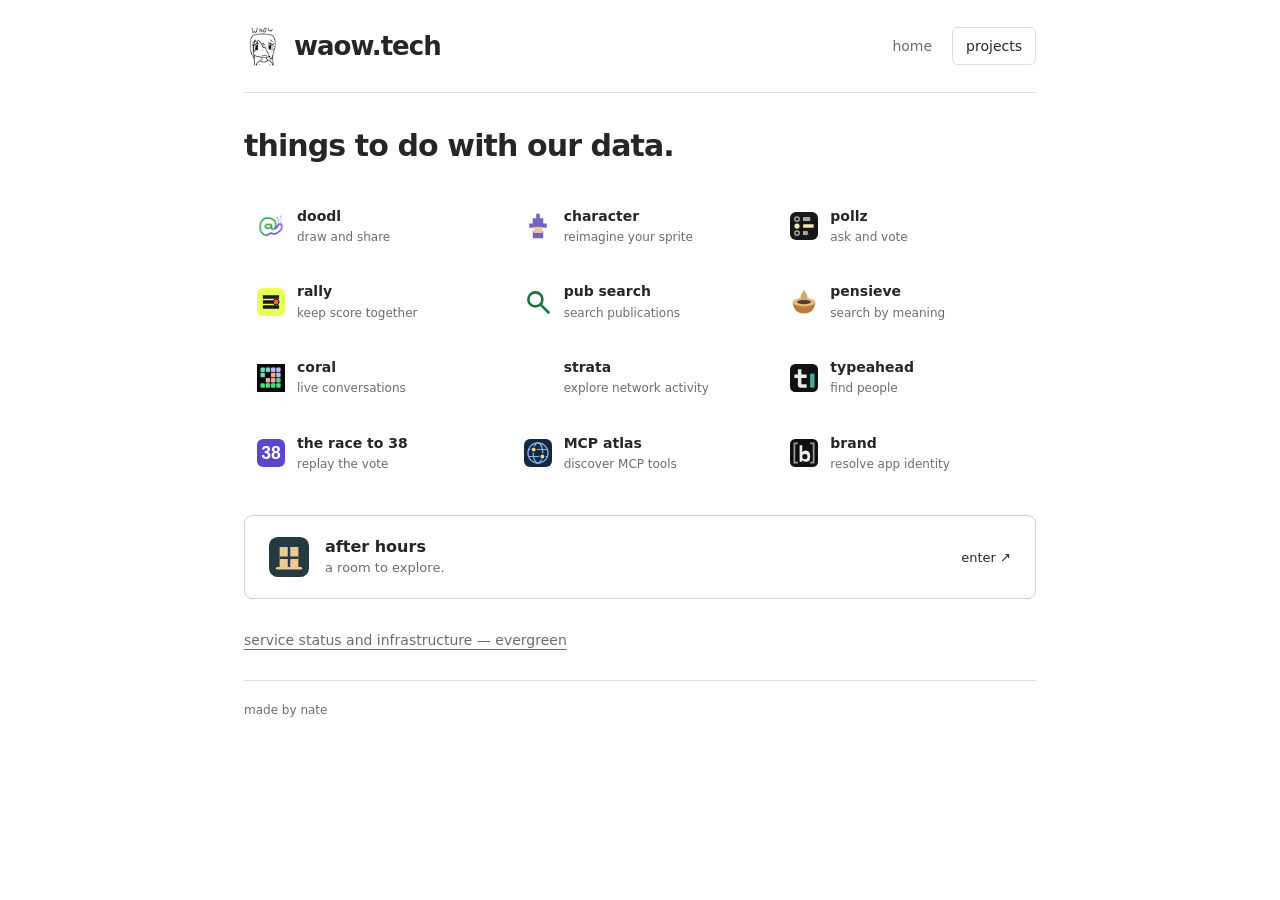
==== go/index.html @ b717b6da "Remove slides from the project directory" ====
<!doctype html>
<html lang="en"><head><meta charset="utf-8"><meta name="viewport" content="width=device-width,initial-scale=1">
<title>projects — waow.tech</title><meta name="description" content="draw, listen, search, and build. experiments on atproto.">
<meta property="og:title" content="projects — waow.tech"><meta property="og:description" content="draw, listen, search, and build. experiments on atproto."><meta property="og:url" content="https://waow.tech/go/"><meta property="og:type" content="website"><meta property="og:image" content="https://waow.tech/assets/avatar.jpg"><meta name="twitter:card" content="summary"><link rel="canonical" href="https://waow.tech/go/"><link rel="icon" href="/assets/avatar.jpg"><link rel="stylesheet" href="/style.css"></head>
<body><div class="shell"><header class="site-header"><a class="identity" href="/" aria-label="waow.tech home"><img src="/assets/avatar.jpg" width="40" height="40" alt=""><span>waow.tech</span></a><nav aria-label="main"><a href="/">home</a><a href="/go/" aria-current="page">projects</a></nav></header><main id="main"><h1>things to do with our data.</h1><section class="directory" aria-label="apps"><ul class="projects"><li><a class="project" href="https://doodl.waow.tech"><img class="project-icon" src="/assets/icons/doodl.png" width="32" height="32" alt=""><span class="project-copy"><strong class="project-name">doodl</strong><span class="project-description">draw and share</span></span></a></li>
<li><a class="project" href="https://character.waow.tech/"><img class="project-icon" src="/assets/icons/character.svg" width="32" height="32" alt=""><span class="project-copy"><strong class="project-name">character</strong><span class="project-description">reimagine your sprite</span></span></a></li>
<li><a class="project" href="https://pollz.waow.tech"><img class="project-icon" src="/assets/icons/pollz.svg" width="32" height="32" alt=""><span class="project-copy"><strong class="project-name">pollz</strong><span class="project-description">ask and vote</span></span></a></li>
<li><a class="project" href="https://rally.waow.tech"><img class="project-icon" src="/assets/icons/rally.svg" width="32" height="32" alt=""><span class="project-copy"><strong class="project-name">rally</strong><span class="project-description">keep score together</span></span></a></li>
<li><a class="project" href="https://pub-search.waow.tech"><img class="project-icon" src="/assets/icons/pub-search.svg" width="32" height="32" alt=""><span class="project-copy"><strong class="project-name">pub search</strong><span class="project-description">search publications</span></span></a></li>
<li><a class="project" href="https://pensieve.waow.tech"><img class="project-icon" src="/assets/icons/pensieve.svg" width="32" height="32" alt=""><span class="project-copy"><strong class="project-name">pensieve</strong><span class="project-description">search by meaning</span></span></a></li>
<li><a class="project" href="https://coral.waow.tech"><img class="project-icon" src="/assets/icons/coral.svg" width="32" height="32" alt=""><span class="project-copy"><strong class="project-name">coral</strong><span class="project-description">live conversations</span></span></a></li>
<li><a class="project" href="https://stream.waow.tech/strata/"><span class="project-icon" aria-hidden="true"></span><span class="project-copy"><strong class="project-name">strata</strong><span class="project-description">explore network activity</span></span></a></li>
<li><a class="project" href="https://typeahead.waow.tech"><img class="project-icon" src="/assets/icons/typeahead.svg" width="32" height="32" alt=""><span class="project-copy"><strong class="project-name">typeahead</strong><span class="project-description">find people</span></span></a></li>
<li><a class="project" href="https://bsky38.waow.tech"><img class="project-icon" src="/assets/icons/bsky38.svg" width="32" height="32" alt=""><span class="project-copy"><strong class="project-name">the race to 38</strong><span class="project-description">replay the vote</span></span></a></li>
<li><a class="project" href="https://mcp.waow.tech"><img class="project-icon" src="/assets/icons/mcp.svg" width="32" height="32" alt=""><span class="project-copy"><strong class="project-name">MCP atlas</strong><span class="project-description">discover MCP tools</span></span></a></li>
<li><a class="project" href="https://brand.waow.tech"><img class="project-icon" src="/assets/icons/brand.svg" width="32" height="32" alt=""><span class="project-copy"><strong class="project-name">brand</strong><span class="project-description">resolve app identity</span></span></a></li></ul></section>
<a class="room" href="https://afterhours.waow.tech/"><img src="/assets/icons/afterhours.svg" width="40" height="40" alt=""><span class="room-copy"><strong>after hours</strong><span>a room to explore.</span></span><span class="room-action">enter<span aria-hidden="true"> ↗</span></span></a>
<p class="inventory-link"><a href="https://nate.tngl.io/">service status and infrastructure — evergreen</a></p></main><footer class="site-footer"><a href="https://zzstoatzz.io">made by nate</a></footer></div></body></html>
---- style.css ----
:root{color-scheme:light;--paper:#fafaf7;--ink:#242724;--muted:#686f68;--line:#dddfd7;--accent:#35674d;--hover:#f5f5f3;font-family:system-ui,-apple-system,BlinkMacSystemFont,"Segoe UI",sans-serif;background:#fff;color:var(--ink)}
*{box-sizing:border-box}body{margin:0}a{color:inherit;text-decoration-thickness:1px;text-underline-offset:4px}a:hover{color:var(--accent)}a:focus-visible{outline:2px solid var(--accent);outline-offset:5px}.shell{max-width:848px;padding:0 28px;margin:auto}.site-header{display:flex;align-items:center;justify-content:space-between;gap:24px;padding:26px 0;border-bottom:1px solid var(--line)}.identity{display:flex;align-items:center;gap:10px;text-decoration:none;color:var(--ink);flex-shrink:0}.identity img{object-fit:contain}.identity span{font-size:26px;line-height:1;letter-spacing:-1px;font-weight:780}.site-header nav{display:flex;gap:6px}.site-header nav a{font-size:14px;text-decoration:none;padding:10px 13px;border:1px solid transparent;border-radius:6px;color:var(--muted)}.site-header nav a[aria-current]{color:var(--ink);border-color:var(--line);background:#fff;box-shadow:none}.site-header nav a:hover{background:var(--hover);color:var(--ink)}main{padding:34px 0 0}h1{font-size:clamp(23px,4vw,30px);font-weight:550;line-height:1.25;letter-spacing:-.9px;margin:0 0 28px}h2{font-size:13px;font-weight:500;color:var(--muted);margin:0 0 14px}.projects{display:grid;grid-template-columns:repeat(3,minmax(0,1fr));gap:8px;list-style:none;padding:0;margin:0}.project{display:flex;align-items:center;gap:12px;padding:14px 12px;min-height:62px;text-decoration:none;border:1px solid transparent;border-radius:7px;transition:background .12s}.project-icon{width:28px;height:28px;object-fit:contain;flex-shrink:0}.project-name{font-size:14px;line-height:1.25;font-weight:600;margin:0}.project:hover,.project:focus-visible{color:var(--ink);background:#fff;border-color:var(--line);box-shadow:none}.project:active,.room:active{background:var(--hover);box-shadow:none}.room{position:relative;display:flex;align-items:center;gap:16px;padding:21px 24px;margin:28px 0 30px;border:1px solid #cbd3c6;border-radius:8px;background:transparent;text-decoration:none;transition:background .12s}.room:hover{color:var(--ink);border-color:#8caa92;background:var(--hover)}.room img{object-fit:contain;flex:none}.room-copy{display:grid;gap:3px}.room strong{font-size:16px;font-weight:620}.room-copy>span{font-size:13px;color:var(--muted);line-height:1.4}.room-action{margin-left:auto;font-size:13px;white-space:nowrap}.site-footer{display:flex;justify-content:flex-start;align-items:center;gap:16px;padding:22px 0 26px;margin-top:28px;border-top:1px solid var(--line);color:var(--muted);font-size:12px}.site-footer a{text-decoration:none}.site-footer a:hover{text-decoration:underline}.home-body{max-width:540px}.home-point{margin-top:28px}.possibilities{font-size:22px;line-height:1.65;margin:0;color:var(--muted)}.possibilities a{color:var(--ink);text-decoration-color:#bcc6b8}.possibilities a:hover{color:var(--accent);text-decoration-color:var(--accent)}.home-point{font-size:20px;line-height:1.65;padding-bottom:2px}.home-point p{margin:0 0 22px}.home-point p:last-child{margin:0}.home-display{padding-bottom:16px}
@media(max-width:620px){.shell{padding:0 20px}.site-header{padding:20px 0;gap:14px;flex-wrap:wrap}.identity span{font-size:25px}.identity img{width:34px;height:34px}.site-header nav a{padding:9px 11px;font-size:13px}.site-header nav{gap:4px}main{padding-top:26px}h1{margin-bottom:22px}.projects{grid-template-columns:repeat(2,minmax(0,1fr));gap:5px}.project{padding:12px 7px;gap:10px;min-height:60px}.project-name{font-size:13px}.room{padding:17px 15px;gap:12px;margin:24px 0 26px}.room img{width:32px;height:32px}.room strong{font-size:15px}.room-copy>span{font-size:12px}.possibilities{font-size:21px;line-height:1.6}.home-point{font-size:19px;margin-top:24px}.site-footer{font-size:11px;margin-top:24px}}
@media(max-width:420px){.site-header{display:grid;gap:16px}.site-header nav{gap:8px}.site-header nav a{padding:9px 13px}.project-name{font-size:12px}.project{gap:9px}.room-action{font-size:12px}.room-copy>span{font-size:12px}}
@media(prefers-reduced-motion:reduce){.project,.room{transition:none}.project:hover,.project:active,.room:active{transform:none}}

.inventory-link{font-size:14px;line-height:1.6;margin:0;color:var(--muted)}
.project-copy{display:grid;gap:4px;min-width:0}.project-description{font-size:12px;line-height:1.35;color:var(--muted)}
@media(max-width:700px){.project{align-items:flex-start}.project-description{font-size:11px}}
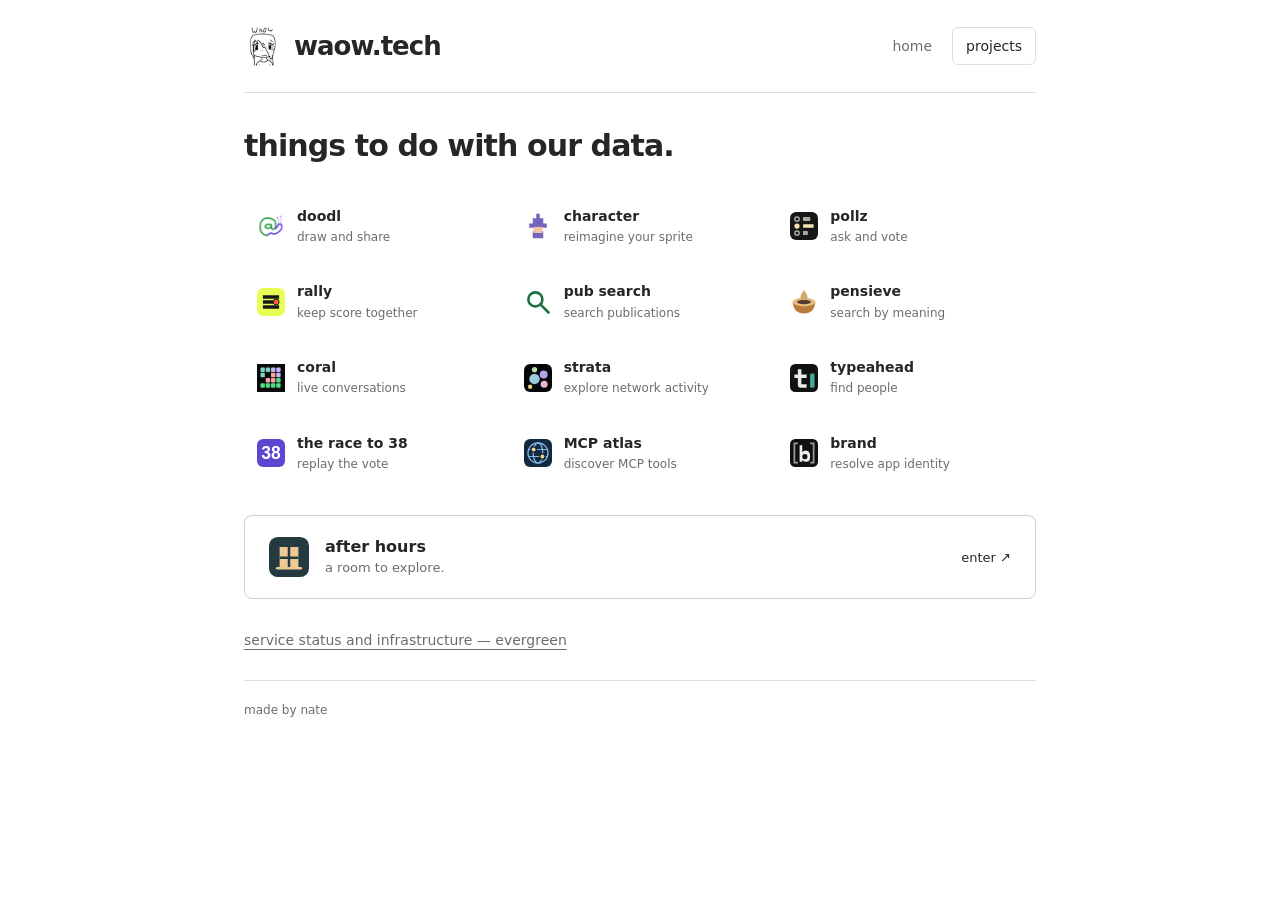
==== commit 39b8e548: "Use Strata sphere-map favicon in the directory" ====
--- a/go/index.html
+++ b/go/index.html
@@ -9,7 +9,7 @@
 <li><a class="project" href="https://pub-search.waow.tech"><img class="project-icon" src="/assets/icons/pub-search.svg" width="32" height="32" alt=""><span class="project-copy"><strong class="project-name">pub search</strong><span class="project-description">search publications</span></span></a></li>
 <li><a class="project" href="https://pensieve.waow.tech"><img class="project-icon" src="/assets/icons/pensieve.svg" width="32" height="32" alt=""><span class="project-copy"><strong class="project-name">pensieve</strong><span class="project-description">search by meaning</span></span></a></li>
 <li><a class="project" href="https://coral.waow.tech"><img class="project-icon" src="/assets/icons/coral.svg" width="32" height="32" alt=""><span class="project-copy"><strong class="project-name">coral</strong><span class="project-description">live conversations</span></span></a></li>
-<li><a class="project" href="https://stream.waow.tech/strata/"><span class="project-icon" aria-hidden="true"></span><span class="project-copy"><strong class="project-name">strata</strong><span class="project-description">explore network activity</span></span></a></li>
+<li><a class="project" href="https://stream.waow.tech/strata/"><img class="project-icon" src="/assets/icons/strata.svg" width="32" height="32" alt=""><span class="project-copy"><strong class="project-name">strata</strong><span class="project-description">explore network activity</span></span></a></li>
 <li><a class="project" href="https://typeahead.waow.tech"><img class="project-icon" src="/assets/icons/typeahead.svg" width="32" height="32" alt=""><span class="project-copy"><strong class="project-name">typeahead</strong><span class="project-description">find people</span></span></a></li>
 <li><a class="project" href="https://bsky38.waow.tech"><img class="project-icon" src="/assets/icons/bsky38.svg" width="32" height="32" alt=""><span class="project-copy"><strong class="project-name">the race to 38</strong><span class="project-description">replay the vote</span></span></a></li>
 <li><a class="project" href="https://mcp.waow.tech"><img class="project-icon" src="/assets/icons/mcp.svg" width="32" height="32" alt=""><span class="project-copy"><strong class="project-name">MCP atlas</strong><span class="project-description">discover MCP tools</span></span></a></li>
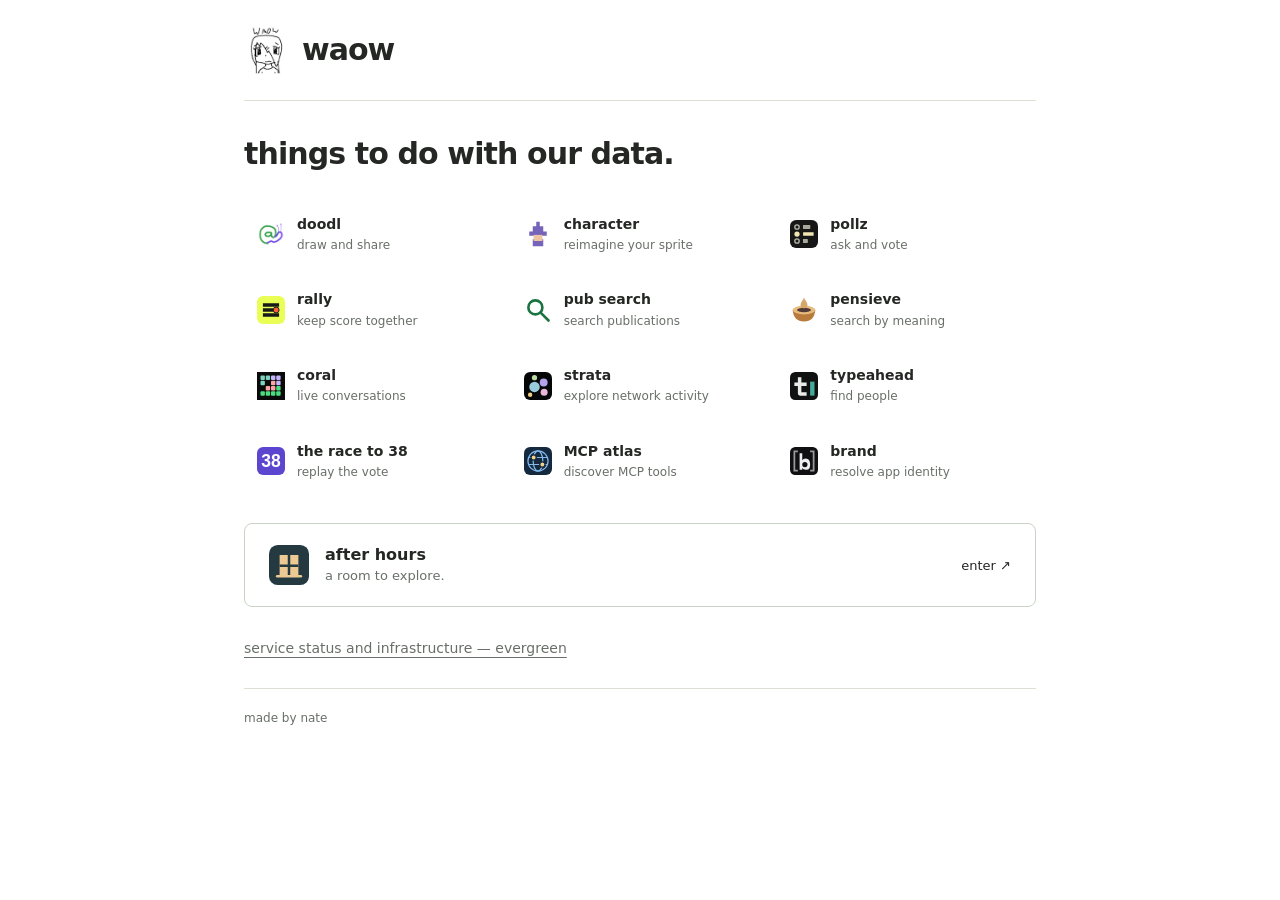
==== commit 5f296286: "Simplify the header and move explore below the homepage prose" ====
--- a/go/index.html
+++ b/go/index.html
@@ -2,7 +2,7 @@
 <html lang="en"><head><meta charset="utf-8"><meta name="viewport" content="width=device-width,initial-scale=1">
 <title>projects — waow.tech</title><meta name="description" content="draw, listen, search, and build. experiments on atproto.">
 <meta property="og:title" content="projects — waow.tech"><meta property="og:description" content="draw, listen, search, and build. experiments on atproto."><meta property="og:url" content="https://waow.tech/go/"><meta property="og:type" content="website"><meta property="og:image" content="https://waow.tech/assets/avatar.jpg"><meta name="twitter:card" content="summary"><link rel="canonical" href="https://waow.tech/go/"><link rel="icon" href="/assets/avatar.jpg"><link rel="stylesheet" href="/style.css"></head>
-<body><div class="shell"><header class="site-header"><a class="identity" href="/" aria-label="waow.tech home"><img src="/assets/avatar.jpg" width="40" height="40" alt=""><span>waow.tech</span></a><nav aria-label="main"><a href="/">home</a><a href="/go/" aria-current="page">projects</a></nav></header><main id="main"><h1>things to do with our data.</h1><section class="directory" aria-label="apps"><ul class="projects"><li><a class="project" href="https://doodl.waow.tech"><img class="project-icon" src="/assets/icons/doodl.png" width="32" height="32" alt=""><span class="project-copy"><strong class="project-name">doodl</strong><span class="project-description">draw and share</span></span></a></li>
+<body><div class="shell"><header class="site-header"><a class="identity" href="/" aria-label="waow.tech home"><img src="/assets/avatar.jpg" width="48" height="48" alt=""><span>waow</span></a></header><main id="main"><h1>things to do with our data.</h1><section class="directory" aria-label="apps"><ul class="projects"><li><a class="project" href="https://doodl.waow.tech"><img class="project-icon" src="/assets/icons/doodl.png" width="32" height="32" alt=""><span class="project-copy"><strong class="project-name">doodl</strong><span class="project-description">draw and share</span></span></a></li>
 <li><a class="project" href="https://character.waow.tech/"><img class="project-icon" src="/assets/icons/character.svg" width="32" height="32" alt=""><span class="project-copy"><strong class="project-name">character</strong><span class="project-description">reimagine your sprite</span></span></a></li>
 <li><a class="project" href="https://pollz.waow.tech"><img class="project-icon" src="/assets/icons/pollz.svg" width="32" height="32" alt=""><span class="project-copy"><strong class="project-name">pollz</strong><span class="project-description">ask and vote</span></span></a></li>
 <li><a class="project" href="https://rally.waow.tech"><img class="project-icon" src="/assets/icons/rally.svg" width="32" height="32" alt=""><span class="project-copy"><strong class="project-name">rally</strong><span class="project-description">keep score together</span></span></a></li>
--- a/style.css
+++ b/style.css
@@ -1,7 +1,7 @@
 :root{color-scheme:light;--paper:#fafaf7;--ink:#242724;--muted:#686f68;--line:#dddfd7;--accent:#35674d;--hover:#f5f5f3;font-family:system-ui,-apple-system,BlinkMacSystemFont,"Segoe UI",sans-serif;background:#fff;color:var(--ink)}
-*{box-sizing:border-box}body{margin:0}a{color:inherit;text-decoration-thickness:1px;text-underline-offset:4px}a:hover{color:var(--accent)}a:focus-visible{outline:2px solid var(--accent);outline-offset:5px}.shell{max-width:848px;padding:0 28px;margin:auto}.site-header{display:flex;align-items:center;justify-content:space-between;gap:24px;padding:26px 0;border-bottom:1px solid var(--line)}.identity{display:flex;align-items:center;gap:10px;text-decoration:none;color:var(--ink);flex-shrink:0}.identity img{object-fit:contain}.identity span{font-size:26px;line-height:1;letter-spacing:-1px;font-weight:780}.site-header nav{display:flex;gap:6px}.site-header nav a{font-size:14px;text-decoration:none;padding:10px 13px;border:1px solid transparent;border-radius:6px;color:var(--muted)}.site-header nav a[aria-current]{color:var(--ink);border-color:var(--line);background:#fff;box-shadow:none}.site-header nav a:hover{background:var(--hover);color:var(--ink)}main{padding:34px 0 0}h1{font-size:clamp(23px,4vw,30px);font-weight:550;line-height:1.25;letter-spacing:-.9px;margin:0 0 28px}h2{font-size:13px;font-weight:500;color:var(--muted);margin:0 0 14px}.projects{display:grid;grid-template-columns:repeat(3,minmax(0,1fr));gap:8px;list-style:none;padding:0;margin:0}.project{display:flex;align-items:center;gap:12px;padding:14px 12px;min-height:62px;text-decoration:none;border:1px solid transparent;border-radius:7px;transition:background .12s}.project-icon{width:28px;height:28px;object-fit:contain;flex-shrink:0}.project-name{font-size:14px;line-height:1.25;font-weight:600;margin:0}.project:hover,.project:focus-visible{color:var(--ink);background:#fff;border-color:var(--line);box-shadow:none}.project:active,.room:active{background:var(--hover);box-shadow:none}.room{position:relative;display:flex;align-items:center;gap:16px;padding:21px 24px;margin:28px 0 30px;border:1px solid #cbd3c6;border-radius:8px;background:transparent;text-decoration:none;transition:background .12s}.room:hover{color:var(--ink);border-color:#8caa92;background:var(--hover)}.room img{object-fit:contain;flex:none}.room-copy{display:grid;gap:3px}.room strong{font-size:16px;font-weight:620}.room-copy>span{font-size:13px;color:var(--muted);line-height:1.4}.room-action{margin-left:auto;font-size:13px;white-space:nowrap}.site-footer{display:flex;justify-content:flex-start;align-items:center;gap:16px;padding:22px 0 26px;margin-top:28px;border-top:1px solid var(--line);color:var(--muted);font-size:12px}.site-footer a{text-decoration:none}.site-footer a:hover{text-decoration:underline}.home-body{max-width:540px}.home-point{margin-top:28px}.possibilities{font-size:22px;line-height:1.65;margin:0;color:var(--muted)}.possibilities a{color:var(--ink);text-decoration-color:#bcc6b8}.possibilities a:hover{color:var(--accent);text-decoration-color:var(--accent)}.home-point{font-size:20px;line-height:1.65;padding-bottom:2px}.home-point p{margin:0 0 22px}.home-point p:last-child{margin:0}.home-display{padding-bottom:16px}
-@media(max-width:620px){.shell{padding:0 20px}.site-header{padding:20px 0;gap:14px;flex-wrap:wrap}.identity span{font-size:25px}.identity img{width:34px;height:34px}.site-header nav a{padding:9px 11px;font-size:13px}.site-header nav{gap:4px}main{padding-top:26px}h1{margin-bottom:22px}.projects{grid-template-columns:repeat(2,minmax(0,1fr));gap:5px}.project{padding:12px 7px;gap:10px;min-height:60px}.project-name{font-size:13px}.room{padding:17px 15px;gap:12px;margin:24px 0 26px}.room img{width:32px;height:32px}.room strong{font-size:15px}.room-copy>span{font-size:12px}.possibilities{font-size:21px;line-height:1.6}.home-point{font-size:19px;margin-top:24px}.site-footer{font-size:11px;margin-top:24px}}
-@media(max-width:420px){.site-header{display:grid;gap:16px}.site-header nav{gap:8px}.site-header nav a{padding:9px 13px}.project-name{font-size:12px}.project{gap:9px}.room-action{font-size:12px}.room-copy>span{font-size:12px}}
+*{box-sizing:border-box}body{margin:0}a{color:inherit;text-decoration-thickness:1px;text-underline-offset:4px}a:hover{color:var(--accent)}a:focus-visible{outline:2px solid var(--accent);outline-offset:5px}.shell{max-width:848px;padding:0 28px;margin:auto}.site-header{display:flex;align-items:center;justify-content:space-between;gap:24px;padding:26px 0;border-bottom:1px solid var(--line)}.identity{display:flex;align-items:center;gap:10px;text-decoration:none;color:var(--ink);flex-shrink:0}.identity img{object-fit:contain}.identity span{font-size:30px;line-height:1;letter-spacing:-1px;font-weight:780}main{padding:34px 0 0}h1{font-size:clamp(23px,4vw,30px);font-weight:550;line-height:1.25;letter-spacing:-.9px;margin:0 0 28px}h2{font-size:13px;font-weight:500;color:var(--muted);margin:0 0 14px}.projects{display:grid;grid-template-columns:repeat(3,minmax(0,1fr));gap:8px;list-style:none;padding:0;margin:0}.project{display:flex;align-items:center;gap:12px;padding:14px 12px;min-height:62px;text-decoration:none;border:1px solid transparent;border-radius:7px;transition:background .12s}.project-icon{width:28px;height:28px;object-fit:contain;flex-shrink:0}.project-name{font-size:14px;line-height:1.25;font-weight:600;margin:0}.project:hover,.project:focus-visible{color:var(--ink);background:#fff;border-color:var(--line);box-shadow:none}.project:active,.room:active{background:var(--hover);box-shadow:none}.room{position:relative;display:flex;align-items:center;gap:16px;padding:21px 24px;margin:28px 0 30px;border:1px solid #cbd3c6;border-radius:8px;background:transparent;text-decoration:none;transition:background .12s}.room:hover{color:var(--ink);border-color:#8caa92;background:var(--hover)}.room img{object-fit:contain;flex:none}.room-copy{display:grid;gap:3px}.room strong{font-size:16px;font-weight:620}.room-copy>span{font-size:13px;color:var(--muted);line-height:1.4}.room-action{margin-left:auto;font-size:13px;white-space:nowrap}.site-footer{display:flex;justify-content:flex-start;align-items:center;gap:16px;padding:22px 0 26px;margin-top:28px;border-top:1px solid var(--line);color:var(--muted);font-size:12px}.site-footer a{text-decoration:none}.site-footer a:hover{text-decoration:underline}.home-body{max-width:540px}.home-point{margin-top:28px}.possibilities{font-size:22px;line-height:1.65;margin:0;color:var(--muted)}.possibilities a{color:var(--ink);text-decoration-color:#bcc6b8}.possibilities a:hover{color:var(--accent);text-decoration-color:var(--accent)}.home-point{font-size:20px;line-height:1.65;padding-bottom:2px}.home-point p{margin:0 0 22px}.home-point p:last-child{margin:0}.home-display{padding-bottom:0}.explore{display:inline-flex;align-items:center;gap:9px;min-height:44px;margin-top:20px;font-size:18px;text-decoration:none}.explore:hover{text-decoration:underline}.explore span{font-size:20px}
+@media(max-width:620px){.shell{padding:0 20px}.site-header{padding:20px 0;gap:14px;flex-wrap:wrap}.identity span{font-size:29px}.identity img{width:48px;height:48px}main{padding-top:26px}h1{margin-bottom:22px}.projects{grid-template-columns:repeat(2,minmax(0,1fr));gap:5px}.project{padding:12px 7px;gap:10px;min-height:60px}.project-name{font-size:13px}.room{padding:17px 15px;gap:12px;margin:24px 0 26px}.room img{width:32px;height:32px}.room strong{font-size:15px}.room-copy>span{font-size:12px}.possibilities{font-size:20px;line-height:1.5}.home-point{font-size:18px;margin-top:22px}.home-point p{margin-bottom:18px}.explore{margin-top:14px}.site-header{padding:16px 0}main{padding-top:22px}.site-footer{font-size:11px;margin-top:24px}}
+@media(max-width:420px){.project-name{font-size:12px}.project{gap:9px}.room-action{font-size:12px}.room-copy>span{font-size:12px}}
 @media(prefers-reduced-motion:reduce){.project,.room{transition:none}.project:hover,.project:active,.room:active{transform:none}}
 
 .inventory-link{font-size:14px;line-height:1.6;margin:0;color:var(--muted)}
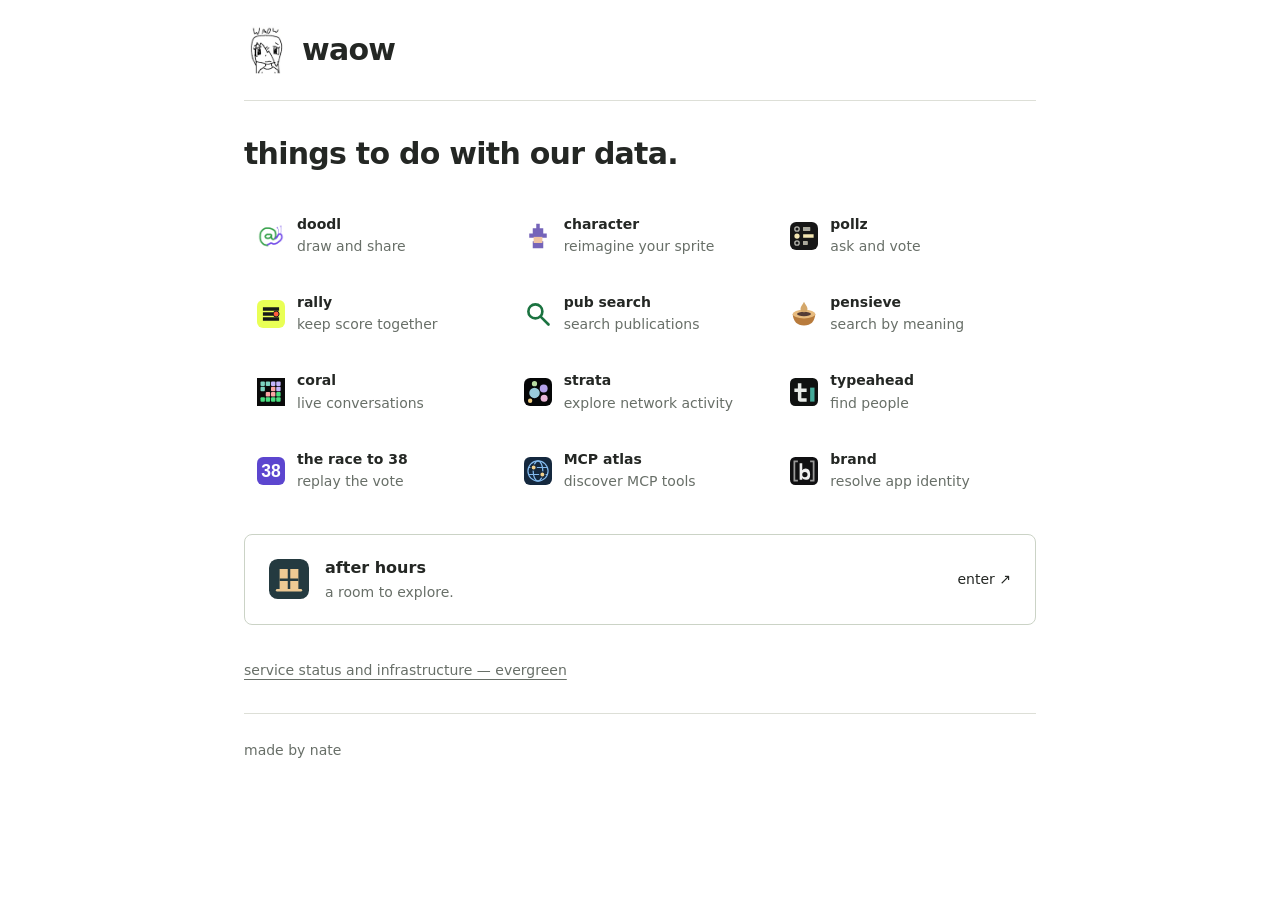
==== commit 7c2b316c: "Improve accessible typography and reflow with native HTML and CSS" ====
--- a/go/index.html
+++ b/go/index.html
@@ -2,7 +2,7 @@
 <html lang="en"><head><meta charset="utf-8"><meta name="viewport" content="width=device-width,initial-scale=1">
 <title>projects — waow.tech</title><meta name="description" content="draw, listen, search, and build. experiments on atproto.">
 <meta property="og:title" content="projects — waow.tech"><meta property="og:description" content="draw, listen, search, and build. experiments on atproto."><meta property="og:url" content="https://waow.tech/go/"><meta property="og:type" content="website"><meta property="og:image" content="https://waow.tech/assets/avatar.jpg"><meta name="twitter:card" content="summary"><link rel="canonical" href="https://waow.tech/go/"><link rel="icon" href="/assets/avatar.jpg"><link rel="stylesheet" href="/style.css"></head>
-<body><div class="shell"><header class="site-header"><a class="identity" href="/" aria-label="waow.tech home"><img src="/assets/avatar.jpg" width="48" height="48" alt=""><span>waow</span></a></header><main id="main"><h1>things to do with our data.</h1><section class="directory" aria-label="apps"><ul class="projects"><li><a class="project" href="https://doodl.waow.tech"><img class="project-icon" src="/assets/icons/doodl.png" width="32" height="32" alt=""><span class="project-copy"><strong class="project-name">doodl</strong><span class="project-description">draw and share</span></span></a></li>
+<body><a class="skip-link" href="#main">skip to content</a><div class="shell"><header class="site-header"><a class="identity" href="/" aria-label="waow.tech home"><img src="/assets/avatar.jpg" width="48" height="48" alt=""><span>waow</span></a></header><main id="main" tabindex="-1"><h1>things to do with our data.</h1><section class="directory" aria-label="apps"><ul class="projects"><li><a class="project" href="https://doodl.waow.tech"><img class="project-icon" src="/assets/icons/doodl.png" width="32" height="32" alt=""><span class="project-copy"><strong class="project-name">doodl</strong><span class="project-description">draw and share</span></span></a></li>
 <li><a class="project" href="https://character.waow.tech/"><img class="project-icon" src="/assets/icons/character.svg" width="32" height="32" alt=""><span class="project-copy"><strong class="project-name">character</strong><span class="project-description">reimagine your sprite</span></span></a></li>
 <li><a class="project" href="https://pollz.waow.tech"><img class="project-icon" src="/assets/icons/pollz.svg" width="32" height="32" alt=""><span class="project-copy"><strong class="project-name">pollz</strong><span class="project-description">ask and vote</span></span></a></li>
 <li><a class="project" href="https://rally.waow.tech"><img class="project-icon" src="/assets/icons/rally.svg" width="32" height="32" alt=""><span class="project-copy"><strong class="project-name">rally</strong><span class="project-description">keep score together</span></span></a></li>
--- a/style.css
+++ b/style.css
@@ -1,9 +1,12 @@
-:root{color-scheme:light;--paper:#fafaf7;--ink:#242724;--muted:#686f68;--line:#dddfd7;--accent:#35674d;--hover:#f5f5f3;font-family:system-ui,-apple-system,BlinkMacSystemFont,"Segoe UI",sans-serif;background:#fff;color:var(--ink)}
-*{box-sizing:border-box}body{margin:0}a{color:inherit;text-decoration-thickness:1px;text-underline-offset:4px}a:hover{color:var(--accent)}a:focus-visible{outline:2px solid var(--accent);outline-offset:5px}.shell{max-width:848px;padding:0 28px;margin:auto}.site-header{display:flex;align-items:center;justify-content:space-between;gap:24px;padding:26px 0;border-bottom:1px solid var(--line)}.identity{display:flex;align-items:center;gap:10px;text-decoration:none;color:var(--ink);flex-shrink:0}.identity img{object-fit:contain}.identity span{font-size:30px;line-height:1;letter-spacing:-1px;font-weight:780}main{padding:34px 0 0}h1{font-size:clamp(23px,4vw,30px);font-weight:550;line-height:1.25;letter-spacing:-.9px;margin:0 0 28px}h2{font-size:13px;font-weight:500;color:var(--muted);margin:0 0 14px}.projects{display:grid;grid-template-columns:repeat(3,minmax(0,1fr));gap:8px;list-style:none;padding:0;margin:0}.project{display:flex;align-items:center;gap:12px;padding:14px 12px;min-height:62px;text-decoration:none;border:1px solid transparent;border-radius:7px;transition:background .12s}.project-icon{width:28px;height:28px;object-fit:contain;flex-shrink:0}.project-name{font-size:14px;line-height:1.25;font-weight:600;margin:0}.project:hover,.project:focus-visible{color:var(--ink);background:#fff;border-color:var(--line);box-shadow:none}.project:active,.room:active{background:var(--hover);box-shadow:none}.room{position:relative;display:flex;align-items:center;gap:16px;padding:21px 24px;margin:28px 0 30px;border:1px solid #cbd3c6;border-radius:8px;background:transparent;text-decoration:none;transition:background .12s}.room:hover{color:var(--ink);border-color:#8caa92;background:var(--hover)}.room img{object-fit:contain;flex:none}.room-copy{display:grid;gap:3px}.room strong{font-size:16px;font-weight:620}.room-copy>span{font-size:13px;color:var(--muted);line-height:1.4}.room-action{margin-left:auto;font-size:13px;white-space:nowrap}.site-footer{display:flex;justify-content:flex-start;align-items:center;gap:16px;padding:22px 0 26px;margin-top:28px;border-top:1px solid var(--line);color:var(--muted);font-size:12px}.site-footer a{text-decoration:none}.site-footer a:hover{text-decoration:underline}.home-body{max-width:540px}.home-point{margin-top:28px}.possibilities{font-size:22px;line-height:1.65;margin:0;color:var(--muted)}.possibilities a{color:var(--ink);text-decoration-color:#bcc6b8}.possibilities a:hover{color:var(--accent);text-decoration-color:var(--accent)}.home-point{font-size:20px;line-height:1.65;padding-bottom:2px}.home-point p{margin:0 0 22px}.home-point p:last-child{margin:0}.home-display{padding-bottom:0}.explore{display:inline-flex;align-items:center;gap:9px;min-height:44px;margin-top:20px;font-size:18px;text-decoration:none}.explore:hover{text-decoration:underline}.explore span{font-size:20px}
-@media(max-width:620px){.shell{padding:0 20px}.site-header{padding:20px 0;gap:14px;flex-wrap:wrap}.identity span{font-size:29px}.identity img{width:48px;height:48px}main{padding-top:26px}h1{margin-bottom:22px}.projects{grid-template-columns:repeat(2,minmax(0,1fr));gap:5px}.project{padding:12px 7px;gap:10px;min-height:60px}.project-name{font-size:13px}.room{padding:17px 15px;gap:12px;margin:24px 0 26px}.room img{width:32px;height:32px}.room strong{font-size:15px}.room-copy>span{font-size:12px}.possibilities{font-size:20px;line-height:1.5}.home-point{font-size:18px;margin-top:22px}.home-point p{margin-bottom:18px}.explore{margin-top:14px}.site-header{padding:16px 0}main{padding-top:22px}.site-footer{font-size:11px;margin-top:24px}}
-@media(max-width:420px){.project-name{font-size:12px}.project{gap:9px}.room-action{font-size:12px}.room-copy>span{font-size:12px}}
+:root{color-scheme:light;--paper:#fafaf7;--ink:#242724;--muted:#686f68;--line:#dddfd7;--accent:#35674d;--hover:#f5f5f3;font-family:ui-sans-serif,system-ui,-apple-system,BlinkMacSystemFont,"Segoe UI",sans-serif;line-height:1.5;background:#fff;color:var(--ink)}
+*{box-sizing:border-box}body{margin:0}a{color:inherit;text-decoration-thickness:1px;text-underline-offset:4px}a:hover{color:var(--accent)}a:focus-visible{outline:2px solid var(--accent);outline-offset:5px}.shell{max-width:848px;padding:0 28px;margin:auto}.site-header{display:flex;align-items:center;justify-content:space-between;gap:24px;padding:26px 0;border-bottom:1px solid var(--line)}.identity{display:flex;align-items:center;gap:10px;text-decoration:none;color:var(--ink);flex-shrink:0}.identity img{object-fit:contain}.identity span{font-size:1.875rem;line-height:1;letter-spacing:-.025em;font-weight:700}main{padding:34px 0 0}h1{font-size:clamp(1.4375rem,1rem + 2vw,1.875rem);font-weight:600;line-height:1.25;letter-spacing:-.025em;margin:0 0 28px}h2{font-size:0.875rem;font-weight:500;color:var(--muted);margin:0 0 14px}.projects{display:grid;grid-template-columns:repeat(auto-fit,minmax(min(100%,13rem),1fr));gap:8px;list-style:none;padding:0;margin:0}.project{display:flex;align-items:center;gap:12px;padding:14px 12px;min-height:62px;text-decoration:none;border:1px solid transparent;border-radius:7px;transition:background .12s}.project-icon{width:28px;height:28px;object-fit:contain;flex-shrink:0}.project-name{font-size:0.875rem;line-height:1.25;font-weight:600;margin:0}.project:hover,.project:focus-visible{color:var(--ink);background:#fff;border-color:var(--line);box-shadow:none}.project:active,.room:active{background:var(--hover);box-shadow:none}.room{position:relative;display:flex;align-items:center;gap:16px;padding:21px 24px;margin:28px 0 30px;border:1px solid #cbd3c6;border-radius:8px;background:transparent;text-decoration:none;transition:background .12s}.room:hover{color:var(--ink);border-color:#8caa92;background:var(--hover)}.room img{object-fit:contain;flex:none}.room-copy{display:grid;gap:3px;min-width:0}.room strong{font-size:1.0rem;font-weight:600}.room-copy>span{font-size:0.875rem;color:var(--muted);line-height:1.4}.room-action{margin-left:auto;font-size:0.875rem;white-space:nowrap}.site-footer{display:flex;justify-content:flex-start;align-items:center;gap:16px;padding:22px 0 26px;margin-top:28px;border-top:1px solid var(--line);color:var(--muted);font-size:0.875rem}.site-footer a{text-decoration:none}.site-footer a:hover{text-decoration:underline}.home-body{max-width:540px}.home-point{margin-top:28px}.possibilities{font-size:1.375rem;line-height:1.65;margin:0;color:var(--muted)}.possibilities a{color:var(--ink);text-decoration-color:currentColor}.possibilities a:hover{color:var(--accent);text-decoration-color:var(--accent)}.home-point{font-size:1.25rem;line-height:1.65;padding-bottom:2px}.home-point p{margin:0 0 22px}.home-point p:last-child{margin:0}.home-display{padding-bottom:0}.explore{display:inline-flex;align-items:center;gap:9px;min-height:44px;margin-top:20px;font-size:1.125rem;text-decoration:none}.explore:hover{text-decoration:underline}.explore span{font-size:1.25rem}
+@media(max-width:620px){.shell{padding:0 20px}.site-header{padding:20px 0;gap:14px;flex-wrap:wrap}.identity span{font-size:1.8125rem}.identity img{width:48px;height:48px}main{padding-top:26px}h1{margin-bottom:22px}.projects{gap:5px}.project{padding:12px 7px;gap:10px;min-height:60px}.project-name{font-size:0.875rem}.room{padding:17px 15px;gap:12px;margin:24px 0 26px}.room img{width:32px;height:32px}.room strong{font-size:0.9375rem}.room-copy>span{font-size:0.875rem}.possibilities{font-size:1.25rem;line-height:1.5}.home-point{font-size:1.125rem;margin-top:22px}.home-point p{margin-bottom:18px}.explore{margin-top:14px}.site-header{padding:16px 0}main{padding-top:22px}.site-footer{font-size:0.875rem;margin-top:24px}}
+@media(max-width:420px){.project-name{font-size:0.875rem}.project{gap:9px}.room-action{font-size:0.875rem}.room-copy>span{font-size:0.875rem}}
 @media(prefers-reduced-motion:reduce){.project,.room{transition:none}.project:hover,.project:active,.room:active{transform:none}}
 
-.inventory-link{font-size:14px;line-height:1.6;margin:0;color:var(--muted)}
-.project-copy{display:grid;gap:4px;min-width:0}.project-description{font-size:12px;line-height:1.35;color:var(--muted)}
-@media(max-width:700px){.project{align-items:flex-start}.project-description{font-size:11px}}
+.inventory-link{font-size:0.875rem;line-height:1.6;margin:0;color:var(--muted)}
+.project-copy{display:grid;gap:4px;min-width:0}.project-description{font-size:0.875rem;line-height:1.35;color:var(--muted)}
+@media(max-width:700px){.project{align-items:flex-start}.project-description{font-size:0.875rem}}
+
+.site-header h1{margin:0}.possibilities{list-style:none;padding:0}.project-copy,.room-copy,h1{overflow-wrap:anywhere}.room{flex-wrap:wrap}.room-copy{flex:1 1 9rem}.room-action{white-space:normal}.site-footer a,.inventory-link a{display:inline-block;min-height:24px;padding-block:4px}.skip-link{position:absolute;top:8px;left:20px;padding:10px 16px;background:#fff;z-index:10;transform:translateY(-200%)}.skip-link:focus{transform:none}main:focus{outline:none}.explore{text-decoration:underline}.identity{max-width:100%}
+@media(forced-colors:active){a:focus-visible{outline-color:Highlight}.project,.room{border-color:ButtonText}}
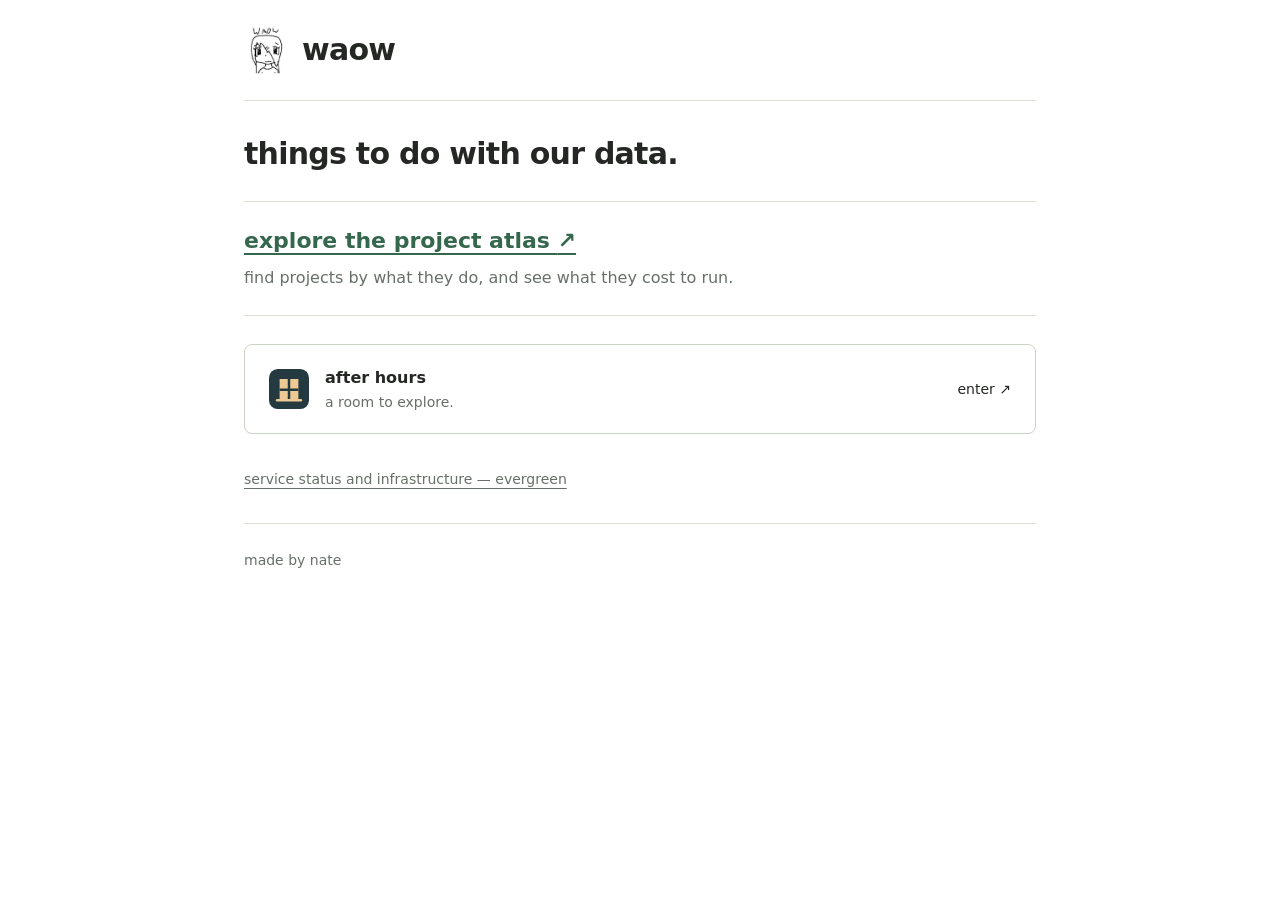
==== commit faca8f77: "go: replace the project list with the Evergreen atlas" ====
--- a/go/index.html
+++ b/go/index.html
@@ -1,18 +1,9 @@
 <!doctype html>
 <html lang="en"><head><meta charset="utf-8"><meta name="viewport" content="width=device-width,initial-scale=1">
-<title>projects — waow.tech</title><meta name="description" content="draw, listen, search, and build. experiments on atproto.">
-<meta property="og:title" content="projects — waow.tech"><meta property="og:description" content="draw, listen, search, and build. experiments on atproto."><meta property="og:url" content="https://waow.tech/go/"><meta property="og:type" content="website"><meta property="og:image" content="https://waow.tech/assets/avatar.jpg"><meta name="twitter:card" content="summary"><link rel="canonical" href="https://waow.tech/go/"><link rel="icon" href="/assets/avatar.jpg"><link rel="stylesheet" href="/style.css"></head>
-<body><a class="skip-link" href="#main">skip to content</a><div class="shell"><header class="site-header"><a class="identity" href="/" aria-label="waow.tech home"><img src="/assets/avatar.jpg" width="48" height="48" alt=""><span>waow</span></a></header><main id="main" tabindex="-1"><h1>things to do with our data.</h1><section class="directory" aria-label="apps"><ul class="projects"><li><a class="project" href="https://doodl.waow.tech"><img class="project-icon" src="/assets/icons/doodl.png" width="32" height="32" alt=""><span class="project-copy"><strong class="project-name">doodl</strong><span class="project-description">draw and share</span></span></a></li>
-<li><a class="project" href="https://character.waow.tech/"><img class="project-icon" src="/assets/icons/character.svg" width="32" height="32" alt=""><span class="project-copy"><strong class="project-name">character</strong><span class="project-description">reimagine your sprite</span></span></a></li>
-<li><a class="project" href="https://pollz.waow.tech"><img class="project-icon" src="/assets/icons/pollz.svg" width="32" height="32" alt=""><span class="project-copy"><strong class="project-name">pollz</strong><span class="project-description">ask and vote</span></span></a></li>
-<li><a class="project" href="https://rally.waow.tech"><img class="project-icon" src="/assets/icons/rally.svg" width="32" height="32" alt=""><span class="project-copy"><strong class="project-name">rally</strong><span class="project-description">keep score together</span></span></a></li>
-<li><a class="project" href="https://pub-search.waow.tech"><img class="project-icon" src="/assets/icons/pub-search.svg" width="32" height="32" alt=""><span class="project-copy"><strong class="project-name">pub search</strong><span class="project-description">search publications</span></span></a></li>
-<li><a class="project" href="https://pensieve.waow.tech"><img class="project-icon" src="/assets/icons/pensieve.svg" width="32" height="32" alt=""><span class="project-copy"><strong class="project-name">pensieve</strong><span class="project-description">search by meaning</span></span></a></li>
-<li><a class="project" href="https://coral.waow.tech"><img class="project-icon" src="/assets/icons/coral.svg" width="32" height="32" alt=""><span class="project-copy"><strong class="project-name">coral</strong><span class="project-description">live conversations</span></span></a></li>
-<li><a class="project" href="https://stream.waow.tech/strata/"><img class="project-icon" src="/assets/icons/strata.svg" width="32" height="32" alt=""><span class="project-copy"><strong class="project-name">strata</strong><span class="project-description">explore network activity</span></span></a></li>
-<li><a class="project" href="https://typeahead.waow.tech"><img class="project-icon" src="/assets/icons/typeahead.svg" width="32" height="32" alt=""><span class="project-copy"><strong class="project-name">typeahead</strong><span class="project-description">find people</span></span></a></li>
-<li><a class="project" href="https://bsky38.waow.tech"><img class="project-icon" src="/assets/icons/bsky38.svg" width="32" height="32" alt=""><span class="project-copy"><strong class="project-name">the race to 38</strong><span class="project-description">replay the vote</span></span></a></li>
-<li><a class="project" href="https://mcp.waow.tech"><img class="project-icon" src="/assets/icons/mcp.svg" width="32" height="32" alt=""><span class="project-copy"><strong class="project-name">MCP atlas</strong><span class="project-description">discover MCP tools</span></span></a></li>
-<li><a class="project" href="https://brand.waow.tech"><img class="project-icon" src="/assets/icons/brand.svg" width="32" height="32" alt=""><span class="project-copy"><strong class="project-name">brand</strong><span class="project-description">resolve app identity</span></span></a></li></ul></section>
+<title>projects — waow.tech</title><meta name="description" content="explore experiments on atproto, connected by meaning and sized by cost.">
+<meta property="og:title" content="projects — waow.tech"><meta property="og:description" content="explore experiments on atproto, connected by meaning and sized by cost."><meta property="og:url" content="https://waow.tech/go/"><meta property="og:type" content="website"><meta property="og:image" content="https://waow.tech/assets/avatar.jpg"><meta name="twitter:card" content="summary"><link rel="canonical" href="https://waow.tech/go/"><link rel="icon" href="/assets/avatar.jpg"><link rel="stylesheet" href="/style.css"></head>
+<body><a class="skip-link" href="#main">skip to content</a><div class="shell"><header class="site-header"><a class="identity" href="/" aria-label="waow.tech home"><img src="/assets/avatar.jpg" width="48" height="48" alt=""><span>waow</span></a></header><main id="main" tabindex="-1"><h1>things to do with our data.</h1><section class="directory" aria-label="project atlas">
+<a class="atlas-entry" href="https://nate.tngl.io/atlas.html"><strong>explore the project atlas <span aria-hidden="true">↗</span></strong><span>find projects by what they do, and see what they cost to run.</span></a>
+</section>
 <a class="room" href="https://afterhours.waow.tech/"><img src="/assets/icons/afterhours.svg" width="40" height="40" alt=""><span class="room-copy"><strong>after hours</strong><span>a room to explore.</span></span><span class="room-action">enter<span aria-hidden="true"> ↗</span></span></a>
 <p class="inventory-link"><a href="https://nate.tngl.io/">service status and infrastructure — evergreen</a></p></main><footer class="site-footer"><a href="https://zzstoatzz.io">made by nate</a></footer></div></body></html>
--- a/style.css
+++ b/style.css
@@ -10,3 +10,7 @@
 
 .site-header h1{margin:0}.possibilities{list-style:none;padding:0}.project-copy,.room-copy,h1{overflow-wrap:anywhere}.room{flex-wrap:wrap}.room-copy{flex:1 1 9rem}.room-action{white-space:normal}.site-footer a,.inventory-link a{display:inline-block;min-height:24px;padding-block:4px}.skip-link{position:absolute;top:8px;left:20px;padding:10px 16px;background:#fff;z-index:10;transform:translateY(-200%)}.skip-link:focus{transform:none}main:focus{outline:none}.explore{text-decoration:underline}.identity{max-width:100%}
 @media(forced-colors:active){a:focus-visible{outline-color:Highlight}.project,.room{border-color:ButtonText}}
+
+.figures-lede{max-width:38rem;font-size:1.125rem;line-height:1.6;color:var(--muted);margin:0 0 34px}.figures{list-style:none;padding:0;margin:0;display:grid;gap:44px}.figure{display:grid;gap:10px;padding-top:26px;border-top:1px solid var(--line);min-width:0}.figure p{margin:0;max-width:38rem;overflow-wrap:anywhere}.figure-status{font-size:0.875rem;font-weight:600;color:var(--accent)}.figure-status-retracted,.figure-retraction strong{color:#9a3324}.figure-title{font-size:1.25rem;font-weight:600;line-height:1.3;color:var(--ink);margin:0}.figure-image{display:block;margin:6px 0}.figure-image img{display:block;width:100%;height:auto;border:1px solid var(--line);border-radius:7px;background:#fff}.figure-retraction{padding-left:14px;border-left:2px solid #9a3324}.figure-meta{font-size:0.875rem;color:var(--muted)}.site-footer code{font-family:ui-monospace,SFMono-Regular,Menlo,monospace;font-size:0.8125rem}
+
+.atlas-entry{display:grid;gap:10px;padding:24px 0;color:var(--accent);text-decoration:none;border-block:1px solid var(--line)}.atlas-entry strong{font-size:1.375rem;font-weight:600;line-height:1.35;text-decoration:underline;text-underline-offset:5px}.atlas-entry>span{font-size:1rem;line-height:1.6;color:var(--muted);max-width:36rem}.atlas-entry:hover strong{text-decoration-thickness:2px}
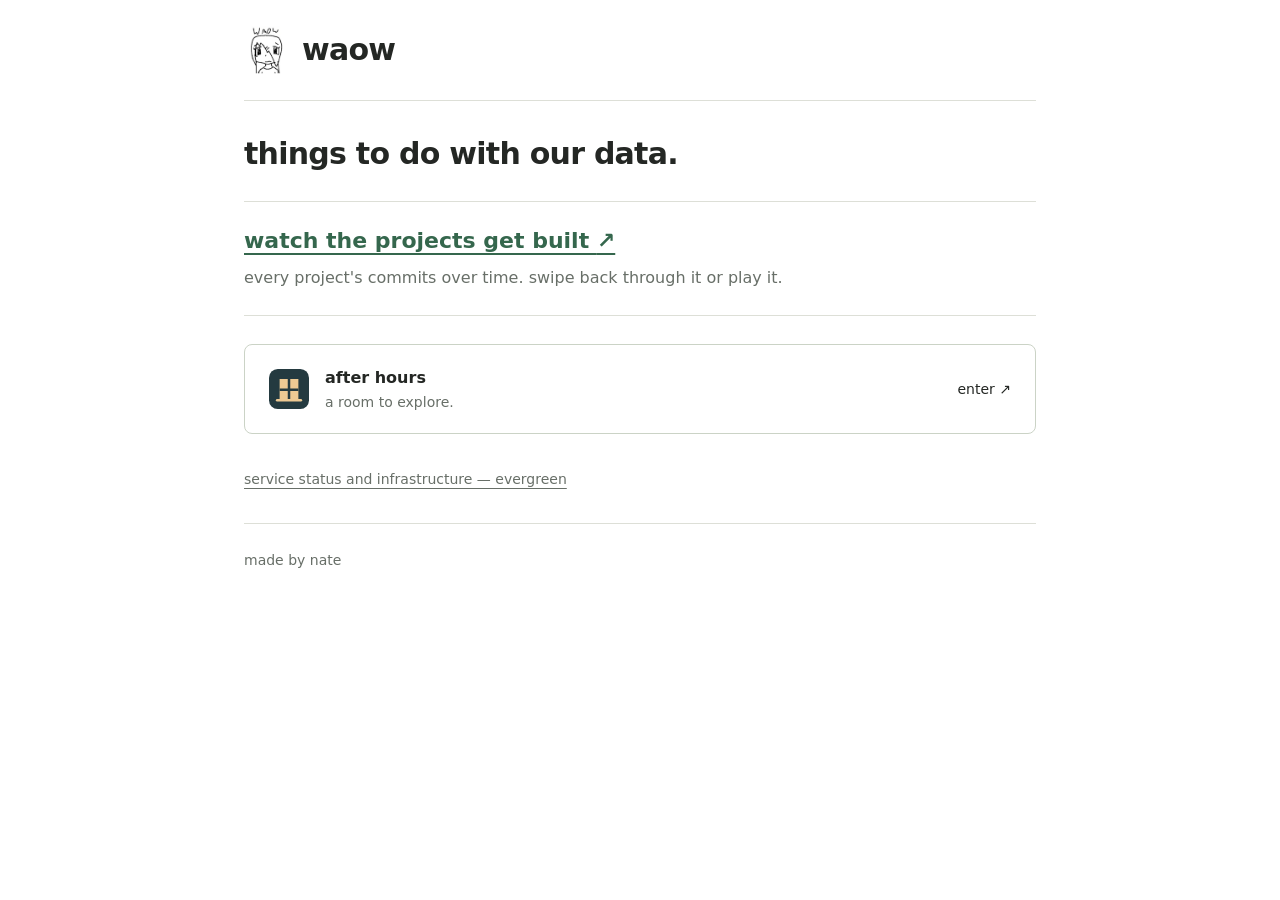
==== commit 5dc5a2e7: "go: link the evergreen timeline in place of the project atlas Evergreen replaced its embedding-place" ====
--- a/go/index.html
+++ b/go/index.html
@@ -1,9 +1,9 @@
 <!doctype html>
 <html lang="en"><head><meta charset="utf-8"><meta name="viewport" content="width=device-width,initial-scale=1">
-<title>projects — waow.tech</title><meta name="description" content="explore experiments on atproto, connected by meaning and sized by cost.">
-<meta property="og:title" content="projects — waow.tech"><meta property="og:description" content="explore experiments on atproto, connected by meaning and sized by cost."><meta property="og:url" content="https://waow.tech/go/"><meta property="og:type" content="website"><meta property="og:image" content="https://waow.tech/assets/avatar.jpg"><meta name="twitter:card" content="summary"><link rel="canonical" href="https://waow.tech/go/"><link rel="icon" href="/assets/avatar.jpg"><link rel="stylesheet" href="/style.css"></head>
-<body><a class="skip-link" href="#main">skip to content</a><div class="shell"><header class="site-header"><a class="identity" href="/" aria-label="waow.tech home"><img src="/assets/avatar.jpg" width="48" height="48" alt=""><span>waow</span></a></header><main id="main" tabindex="-1"><h1>things to do with our data.</h1><section class="directory" aria-label="project atlas">
-<a class="atlas-entry" href="https://nate.tngl.io/atlas.html"><strong>explore the project atlas <span aria-hidden="true">↗</span></strong><span>find projects by what they do, and see what they cost to run.</span></a>
+<title>projects — waow.tech</title><meta name="description" content="explore experiments on atproto, and watch them get built.">
+<meta property="og:title" content="projects — waow.tech"><meta property="og:description" content="explore experiments on atproto, and watch them get built."><meta property="og:url" content="https://waow.tech/go/"><meta property="og:type" content="website"><meta property="og:image" content="https://waow.tech/assets/avatar.jpg"><meta name="twitter:card" content="summary"><link rel="canonical" href="https://waow.tech/go/"><link rel="icon" href="/assets/favicon.svg" type="image/svg+xml"><link rel="apple-touch-icon" href="/assets/avatar.jpg"><link rel="stylesheet" href="/style.css"></head>
+<body><a class="skip-link" href="#main">skip to content</a><div class="shell"><header class="site-header"><a class="identity" href="/" aria-label="waow.tech home"><img src="/assets/avatar.jpg" width="48" height="48" alt=""><span>waow</span></a></header><main id="main" tabindex="-1"><h1>things to do with our data.</h1><section class="directory" aria-label="project timeline">
+<a class="timeline-entry" href="https://nate.tngl.io/timeline/"><strong>watch the projects get built <span aria-hidden="true">↗</span></strong><span>every project's commits over time. swipe back through it or play it.</span></a>
 </section>
 <a class="room" href="https://afterhours.waow.tech/"><img src="/assets/icons/afterhours.svg" width="40" height="40" alt=""><span class="room-copy"><strong>after hours</strong><span>a room to explore.</span></span><span class="room-action">enter<span aria-hidden="true"> ↗</span></span></a>
 <p class="inventory-link"><a href="https://nate.tngl.io/">service status and infrastructure — evergreen</a></p></main><footer class="site-footer"><a href="https://zzstoatzz.io">made by nate</a></footer></div></body></html>
--- a/style.css
+++ b/style.css
@@ -13,4 +13,4 @@
 
 .figures-lede{max-width:38rem;font-size:1.125rem;line-height:1.6;color:var(--muted);margin:0 0 34px}.figures{list-style:none;padding:0;margin:0;display:grid;gap:44px}.figure{display:grid;gap:10px;padding-top:26px;border-top:1px solid var(--line);min-width:0}.figure p{margin:0;max-width:38rem;overflow-wrap:anywhere}.figure-status{font-size:0.875rem;font-weight:600;color:var(--accent)}.figure-status-retracted,.figure-retraction strong{color:#9a3324}.figure-title{font-size:1.25rem;font-weight:600;line-height:1.3;color:var(--ink);margin:0}.figure-image{display:block;margin:6px 0}.figure-image img{display:block;width:100%;height:auto;border:1px solid var(--line);border-radius:7px;background:#fff}.figure-retraction{padding-left:14px;border-left:2px solid #9a3324}.figure-meta{font-size:0.875rem;color:var(--muted)}.site-footer code{font-family:ui-monospace,SFMono-Regular,Menlo,monospace;font-size:0.8125rem}
 
-.atlas-entry{display:grid;gap:10px;padding:24px 0;color:var(--accent);text-decoration:none;border-block:1px solid var(--line)}.atlas-entry strong{font-size:1.375rem;font-weight:600;line-height:1.35;text-decoration:underline;text-underline-offset:5px}.atlas-entry>span{font-size:1rem;line-height:1.6;color:var(--muted);max-width:36rem}.atlas-entry:hover strong{text-decoration-thickness:2px}
+.timeline-entry{display:grid;gap:10px;padding:24px 0;color:var(--accent);text-decoration:none;border-block:1px solid var(--line)}.timeline-entry strong{font-size:1.375rem;font-weight:600;line-height:1.35;text-decoration:underline;text-underline-offset:5px}.timeline-entry>span{font-size:1rem;line-height:1.6;color:var(--muted);max-width:36rem}.timeline-entry:hover strong{text-decoration-thickness:2px}
